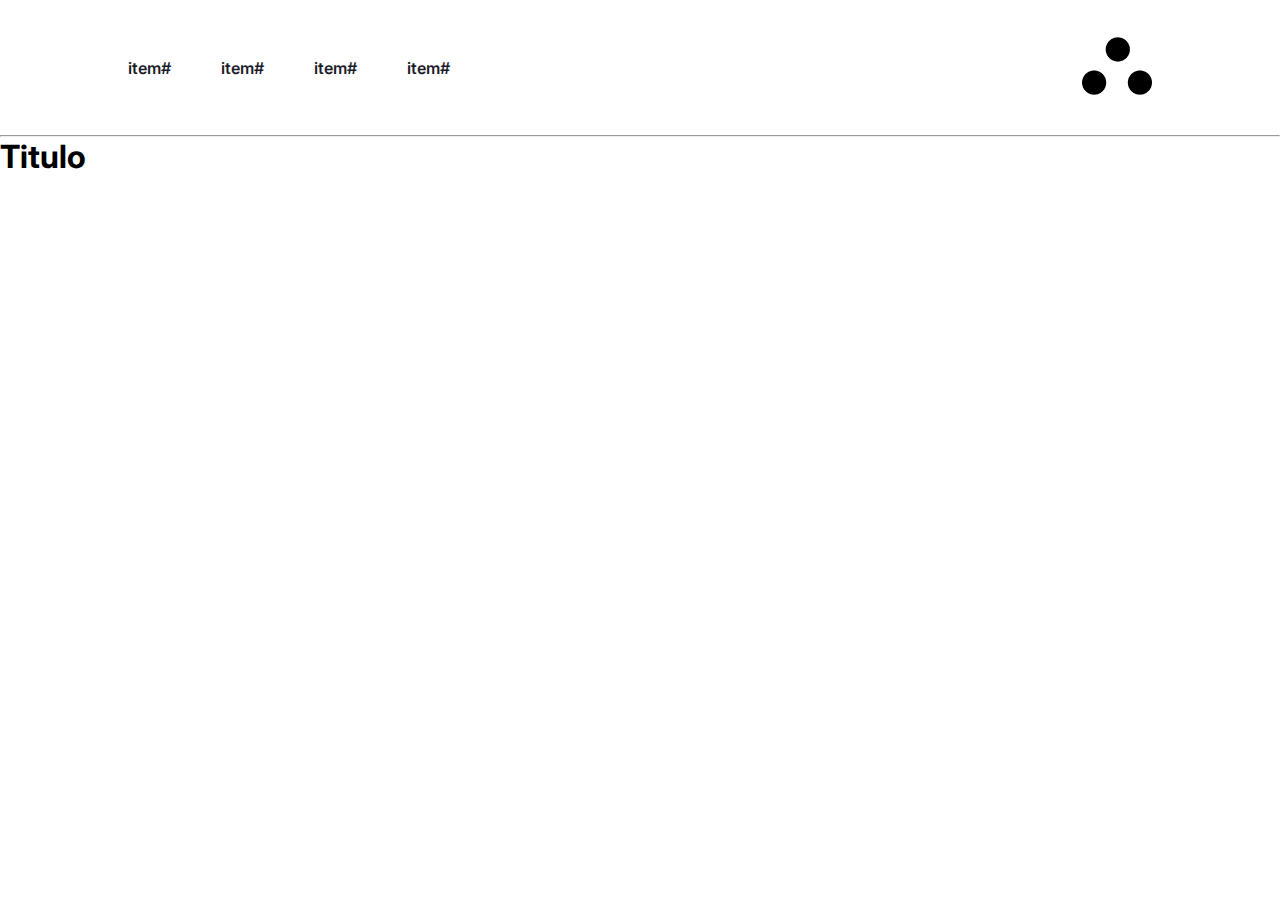
==== index.html @ a5093fea "header/navbar" ====
<!DOCTYPE html>
<html lang="es">

<head>
    <meta charset="UTF-8">
    <meta name="viewport" content="width=device-width, initial-scale=1.0">
    <link href="https://fonts.googleapis.com/css2?family=Inter&display=swap" rel="stylesheet">
    <link rel="stylesheet" href="style.css">
    <title>Trinity</title>
</head>

<body>
    <header class="header">
        <nav class="nav">
            <ul class="navbar-list">
                <li><a href="#"> item# </a></li>
                <li><a href="#">item#</a></li>
                <li><a href="#">item#</a></li>
                <li><a href="#">item#</a></li>
            </ul>

        </nav>
        <div class="logo">
            <img src="assets/img/logo.png" alt="logo trinity">
        </div>

    </header>
    <hr>
    <main>
        <section id="hero">
            <div class="title-info">
                <h1>Titulo</h1>
                <span></span>
            </div>
            <div class="imagen"></div>
        </section>
    </main>

</body>

</html>
---- style.css ----
* {
  padding: 0;
  margin: 0;
  box-sizing: border-box;
  font-family: "Inter", sans-serif;
}
:root {
  color1 {
    color: #1c1c29;
  }
}
img {
  width: 70px;
  height: 70px;
  animation: girar 5s linear infinite;
  transition: all 0.5s ease;
}

@keyframes girar {
  0% {
    transform: rotate(-360deg);
  }
  100% {
    transform: rotate(0deg);
  }
}

header {
  display: flex;
  width: 100%;
  height: 15vh;

  justify-content: space-between;
  align-items: center;
  padding: 0 10vw;
}
.navbar-list {
  display: flex;
  list-style: none;
  gap: 50px;
}
.navbar-list a {
  color: #1c1c29;
  text-decoration: none;
  font-weight: 600;
  transition: all 1s ease;
}
.navbar-list a:hover {
  color: #fff;
}
.navbar-list li {
  transition: all 1s ease;
}
.navbar-list li:hover {
  background: #1c1c29;
  color: #fff;
  border-radius: 5px;
  padding: 0 10px;
}
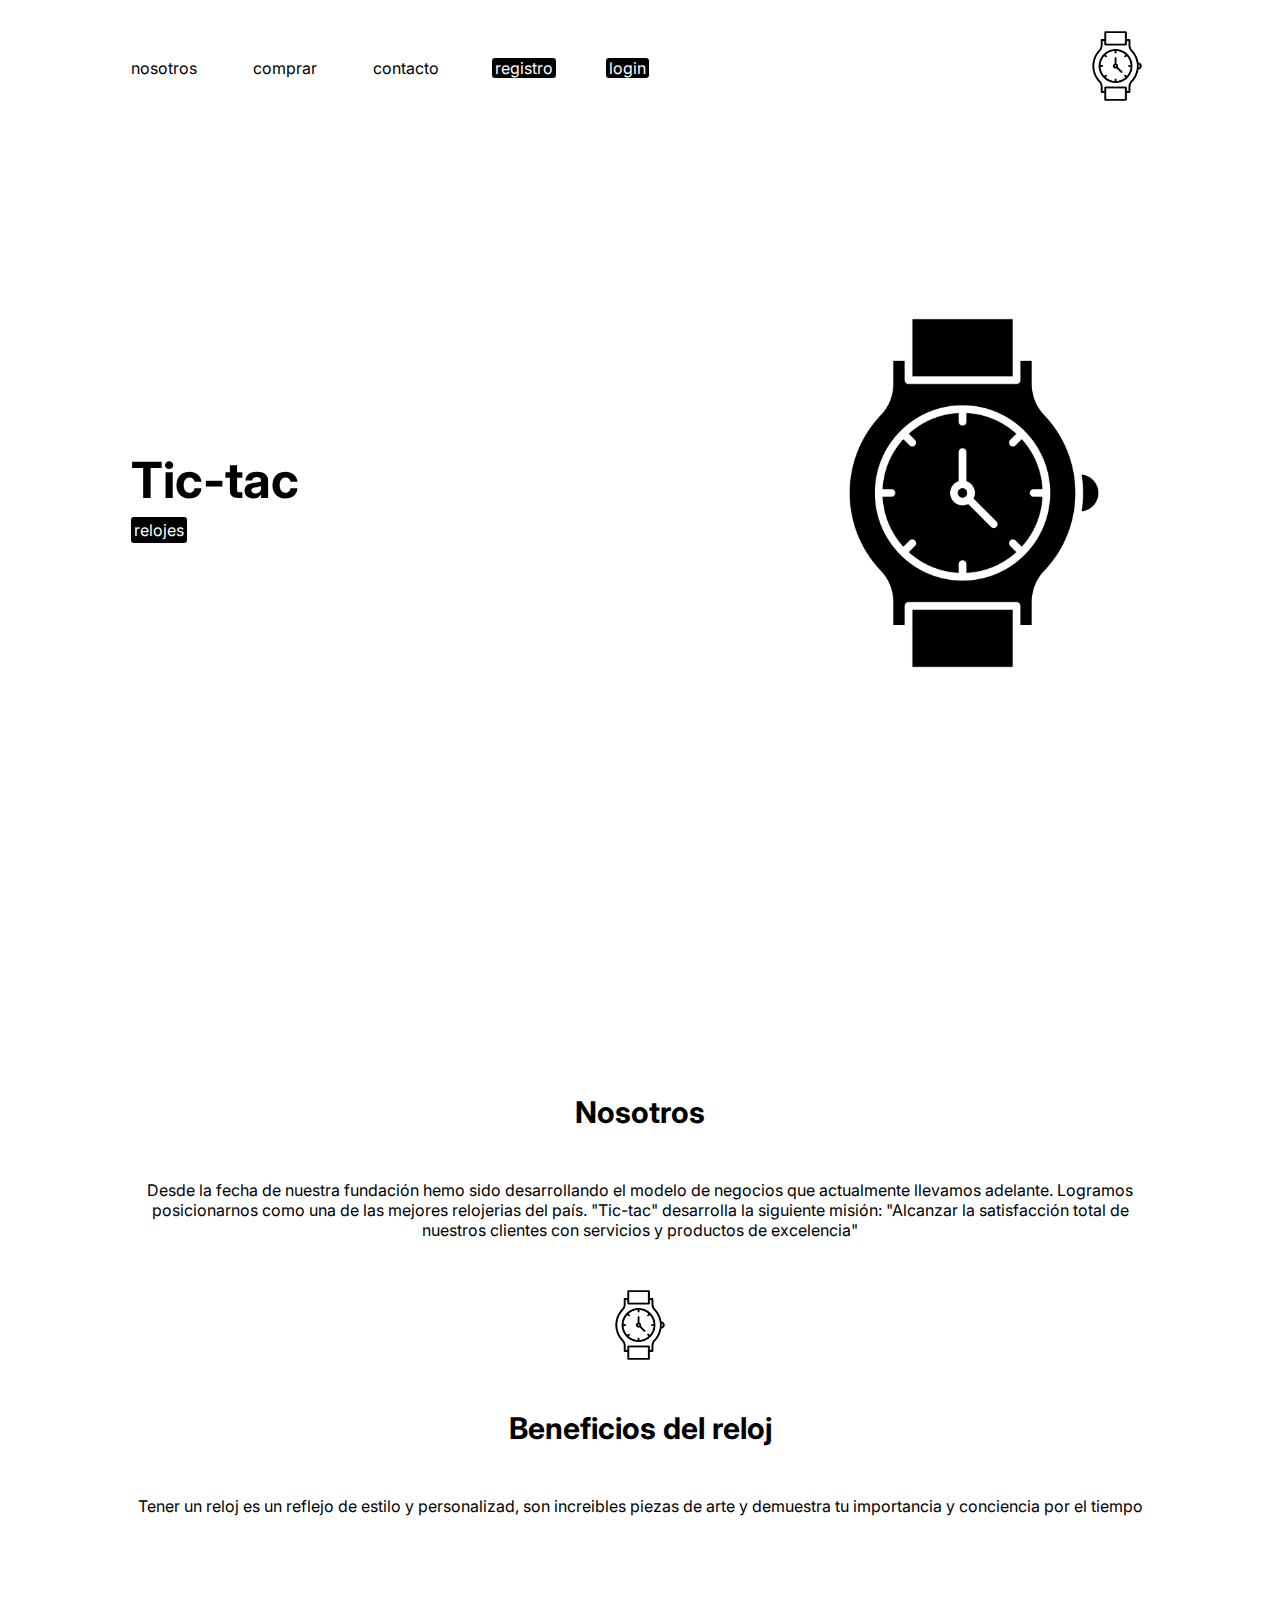
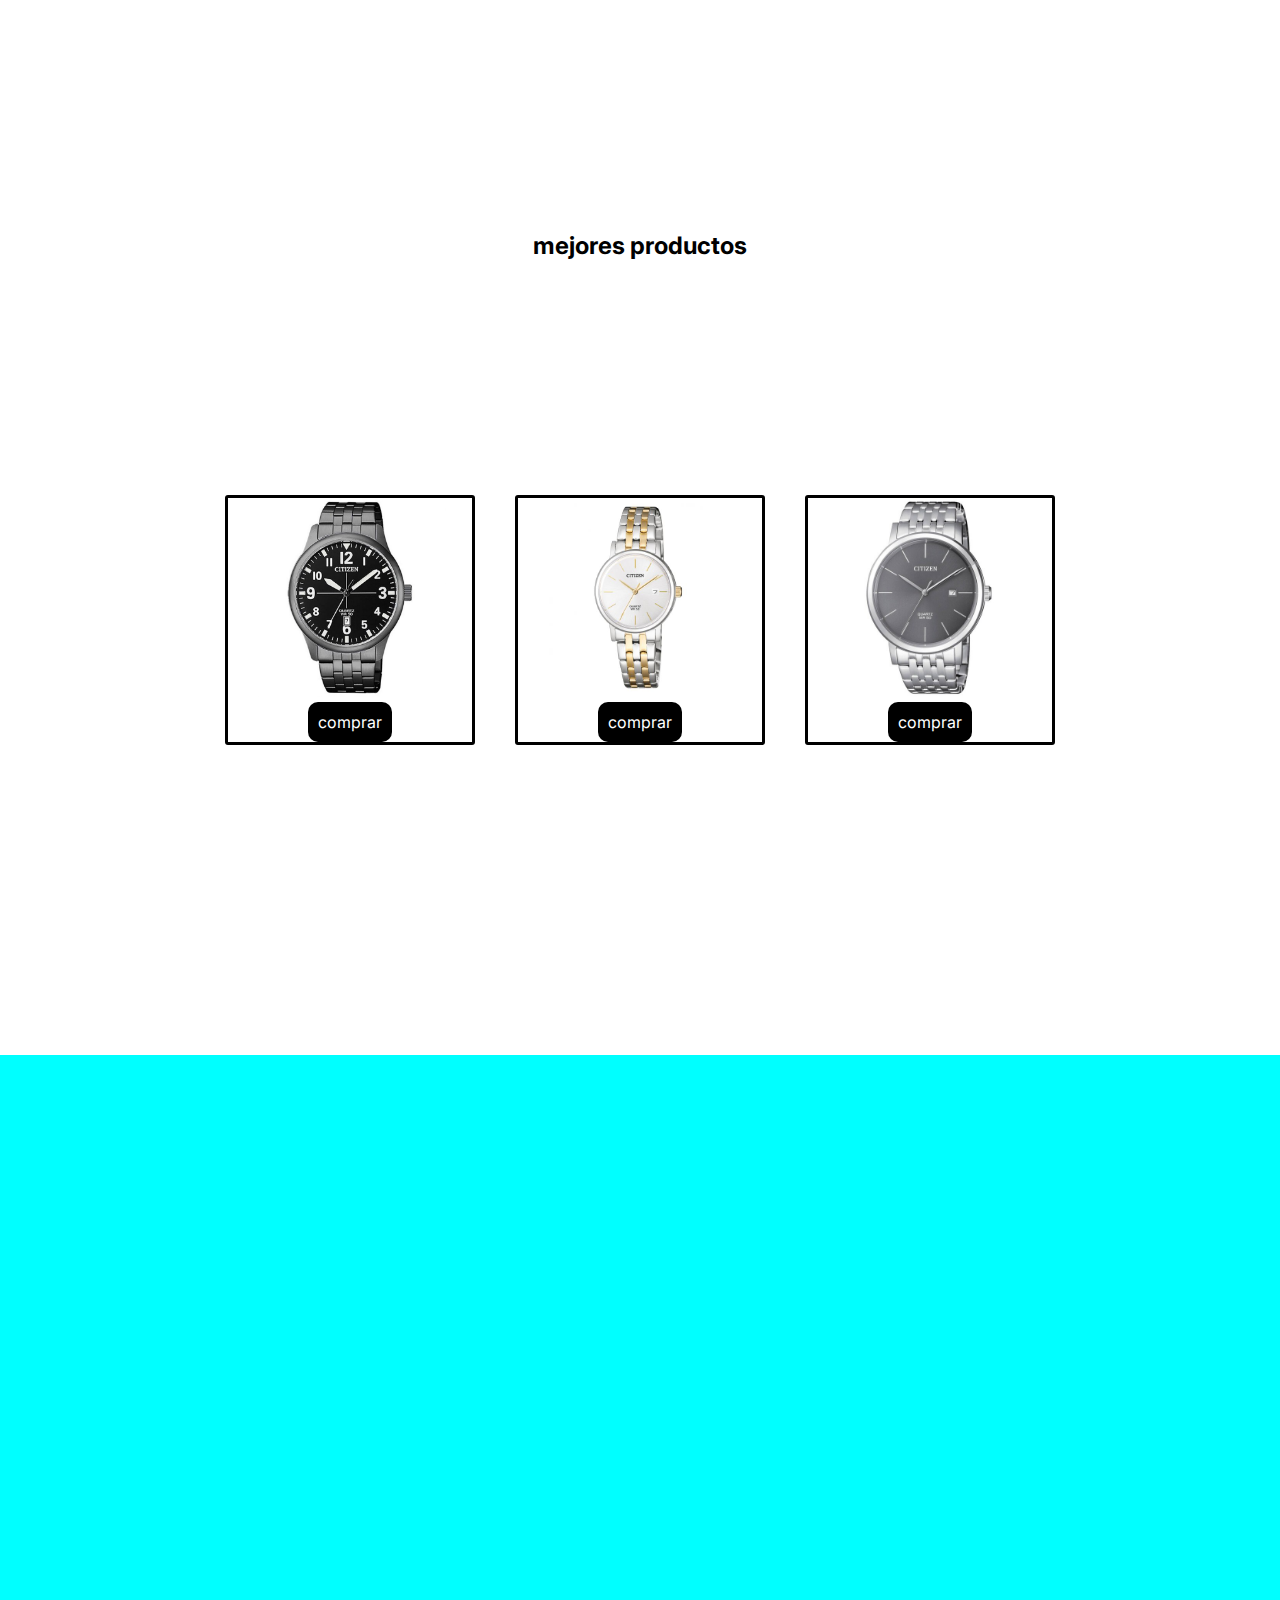
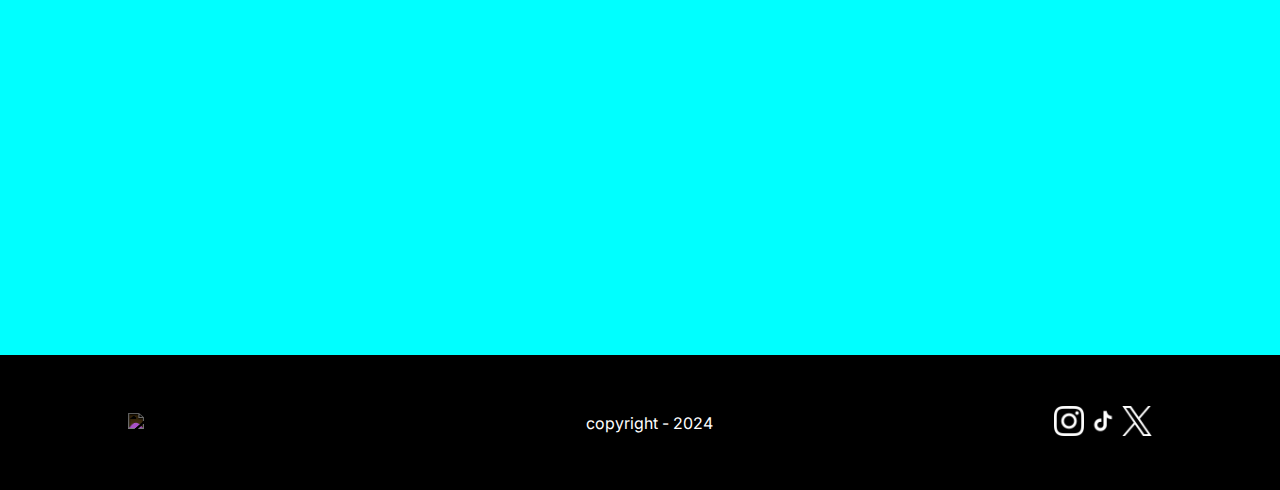
==== commit 5880d36b: "modificacion" ====
--- a/index.html
+++ b/index.html
@@ -6,35 +6,95 @@
     <meta name="viewport" content="width=device-width, initial-scale=1.0">
     <link href="https://fonts.googleapis.com/css2?family=Inter&display=swap" rel="stylesheet">
     <link rel="stylesheet" href="style.css">
-    <title>Trinity</title>
+    <title>Tic-tac</title>
 </head>
 
 <body>
     <header class="header">
         <nav class="nav">
             <ul class="navbar-list">
-                <li><a href="#"> item# </a></li>
-                <li><a href="#">item#</a></li>
-                <li><a href="#">item#</a></li>
-                <li><a href="#">item#</a></li>
+                <li><a href="#nosotros">nosotros</a></li>
+
+                <li><a href="#comprar">comprar</a></li>
+                <li><a href="#contacto">contacto</a></li>
+                <li><a href="registro.html" id="registro">registro</a></li>
+                <li><a href="login.html" id="login">login</a></li>
             </ul>
 
         </nav>
         <div class="logo">
-            <img src="assets/img/logo.png" alt="logo trinity">
+            <img src="assets/img/reloj-logo.png" alt="logo trinity">
         </div>
 
     </header>
-    <hr>
+
     <main>
         <section id="hero">
             <div class="title-info">
-                <h1>Titulo</h1>
-                <span></span>
+                <h1>Tic-tac</h1>
+                <a href="#que-es">relojes</a>
             </div>
-            <div class="imagen"></div>
+            <div class=" imagen">
+                <img src="assets/img/reloj-hero.png" alt="logo">
+            </div>
         </section>
+        <section id="nosotros">
+            <h3>Nosotros</h3>
+            <p>Desde la fecha de nuestra fundación hemo sido desarrollando el
+                modelo de negocios que actualmente llevamos adelante.
+                Logramos posicionarnos como una de las mejores relojerias del país.
+                "Tic-tac" desarrolla la siguiente misión:
+                "Alcanzar la satisfacción total de nuestros clientes con servicios y productos de excelencia"
+            </p>
+            <img src="assets/img/reloj-logo.png" alt="reloj">
+            <h3>Beneficios del reloj</h3>
+            <p>Tener un reloj es un reflejo de estilo y personalizad, son increibles piezas de arte y demuestra tu
+                importancia y conciencia por el tiempo</p>
+        </section>
+
+
+        <section id="comprar">
+            <div class="comprar-info">
+                <h2>mejores productos</h2>
+
+            </div>
+            <div class="packs">
+                <div class="pack-info">
+                    <img src="assets/img/reloj2.jpg" alt="imagen de reloj">
+                    <a href="">comprar</a>
+                </div>
+                <div class="pack-info">
+                    <img src="assets/img/reloj3.jpg" alt="imagen de reloj 2">
+                    <a href="">comprar</a>
+                </div>
+                <div class="pack-info">
+                    <img src="assets/img/reloj1.jpg" alt="imagen de reloj 3">
+                    <a href="">comprar</a>
+                </div>
+            </div>
+
+        </section>
+
+        <section id="contacto">
+            <form action=""></form>
+
+        </section>
+
+
     </main>
+    <footer id="footer">
+
+        <div class="f-logo">
+            <img src="assets/img/gatologo.png" alt="logo de michi">
+        </div>
+        <div class="f-info">copyright - 2024</div>
+        <f-rrss>
+            <a href="" target="_blank"><img src="assets/img/instagram.png" alt="logo instagram"></a>
+            <a href="" target="_blank"><img src="assets/img/tik-tok.png" alt="logo tiktok"></a>
+            <a href="" target="_blank"><img src="assets/img/x.png" alt="logo de x"></a>
+        </f-rrss>
+
+    </footer>
 
 </body>
 
--- a/style.css
+++ b/style.css
@@ -4,25 +4,13 @@
   box-sizing: border-box;
   font-family: "Inter", sans-serif;
 }
-:root {
-  color1 {
-    color: #1c1c29;
-  }
+html {
+  scroll-behavior: smooth;
 }
 img {
   width: 70px;
   height: 70px;
-  animation: girar 5s linear infinite;
   transition: all 0.5s ease;
-}
-
-@keyframes girar {
-  0% {
-    transform: rotate(-360deg);
-  }
-  100% {
-    transform: rotate(0deg);
-  }
 }
 
 header {
@@ -39,21 +27,158 @@
   list-style: none;
   gap: 50px;
 }
-.navbar-list a {
-  color: #1c1c29;
+.navbar-list li a {
   text-decoration: none;
-  font-weight: 600;
+  color: #000;
+  padding: 0 3px;
+  border-radius: 3px;
+  transition: all 0.5s ease;
+}
+.navbar-list li a:hover {
+  color: #fff;
+  background: #000;
+}
+#login {
+  color: #fff;
+  background: #000;
+}
+#registro {
+  color: #fff;
+  background: #000;
+}
+
+#hero {
+  display: flex;
+  width: 100%;
+  height: 80vh;
+  justify-content: center;
+  align-items: center;
+  gap: 500px;
+}
+.imagen img {
+  width: 350px;
+  height: 350px;
+  animation: girar 10s linear infinite;
+}
+@keyframes girar {
+  0% {
+    transform: rotateY(-360deg);
+  }
+  100% {
+    transform: rotateY(0deg);
+  }
+}
+#hero h1 {
+  font-size: 50px;
+
+  margin-bottom: 10px;
+  border-radius: 3px;
+}
+#hero a {
+  text-decoration: none;
+  color: #fff;
+  background: #000;
+  padding: 3px;
+  border-radius: 3px;
   transition: all 1s ease;
 }
-.navbar-list a:hover {
+#hero a:hover {
+  background: #fff;
+  color: #000;
+  box-shadow: #000 0 2px 5px;
+}
+#nosotros {
+  display: flex;
+  width: 100%;
+  height: 100vh;
+  justify-content: center;
+  align-items: center;
+  flex-direction: column;
+  gap: 50px;
+  padding: 0 10%;
+}
+#nosotros p {
+  display: flex;
+  text-align: center;
+}
+#nosotros h3 {
+  font-size: 30px;
+}
+
+#comprar {
+  display: flex;
+  width: 100%;
+  height: 100vh;
+  justify-content: center;
+  flex-direction: column;
+}
+.comprar-info {
+  display: flex;
+
+  flex-direction: column;
+  text-align: center;
+}
+.pack-info {
+  display: flex;
+  width: 250px;
+  height: 250px;
+  justify-content: center;
+  flex-direction: column;
+  align-items: center;
+  margin-bottom: 20px;
+  text-align: center;
+  margin: 20px;
+  border: #000 3px solid;
+  border-radius: 3px;
+}
+.pack-info img {
+  width: 15vw;
+  height: 30vh;
+  border-radius: 3px;
+}
+.pack-info a {
+  text-decoration: none;
+  color: #fff;
+  background: #000;
+  padding: 10px;
+  margin-top: 5px;
+  border-radius: 10px;
+  transition: all 0.5s ease;
+}
+.pack-info a:hover {
+  background: #fff;
+  color: #000;
+  box-shadow: 0 3px 1px;
+}
+
+.packs {
+  display: flex;
+  width: 100%;
+  height: 80vh;
+  justify-content: center;
+  align-items: center;
+  text-align: center;
+}
+
+#contacto {
+  display: flex;
+  width: 100%;
+  height: 100vh;
+  background-color: aqua;
+}
+
+footer {
+  display: flex;
+  width: 100%;
+  height: 15vh;
+  background-color: #000;
+  justify-content: space-between;
+  align-items: center;
+  padding: 0 10vw;
   color: #fff;
 }
-.navbar-list li {
-  transition: all 1s ease;
+footer img {
+  width: 30px;
+  height: 30px;
+  filter: invert(1);
 }
-.navbar-list li:hover {
-  background: #1c1c29;
-  color: #fff;
-  border-radius: 5px;
-  padding: 0 10px;
-}
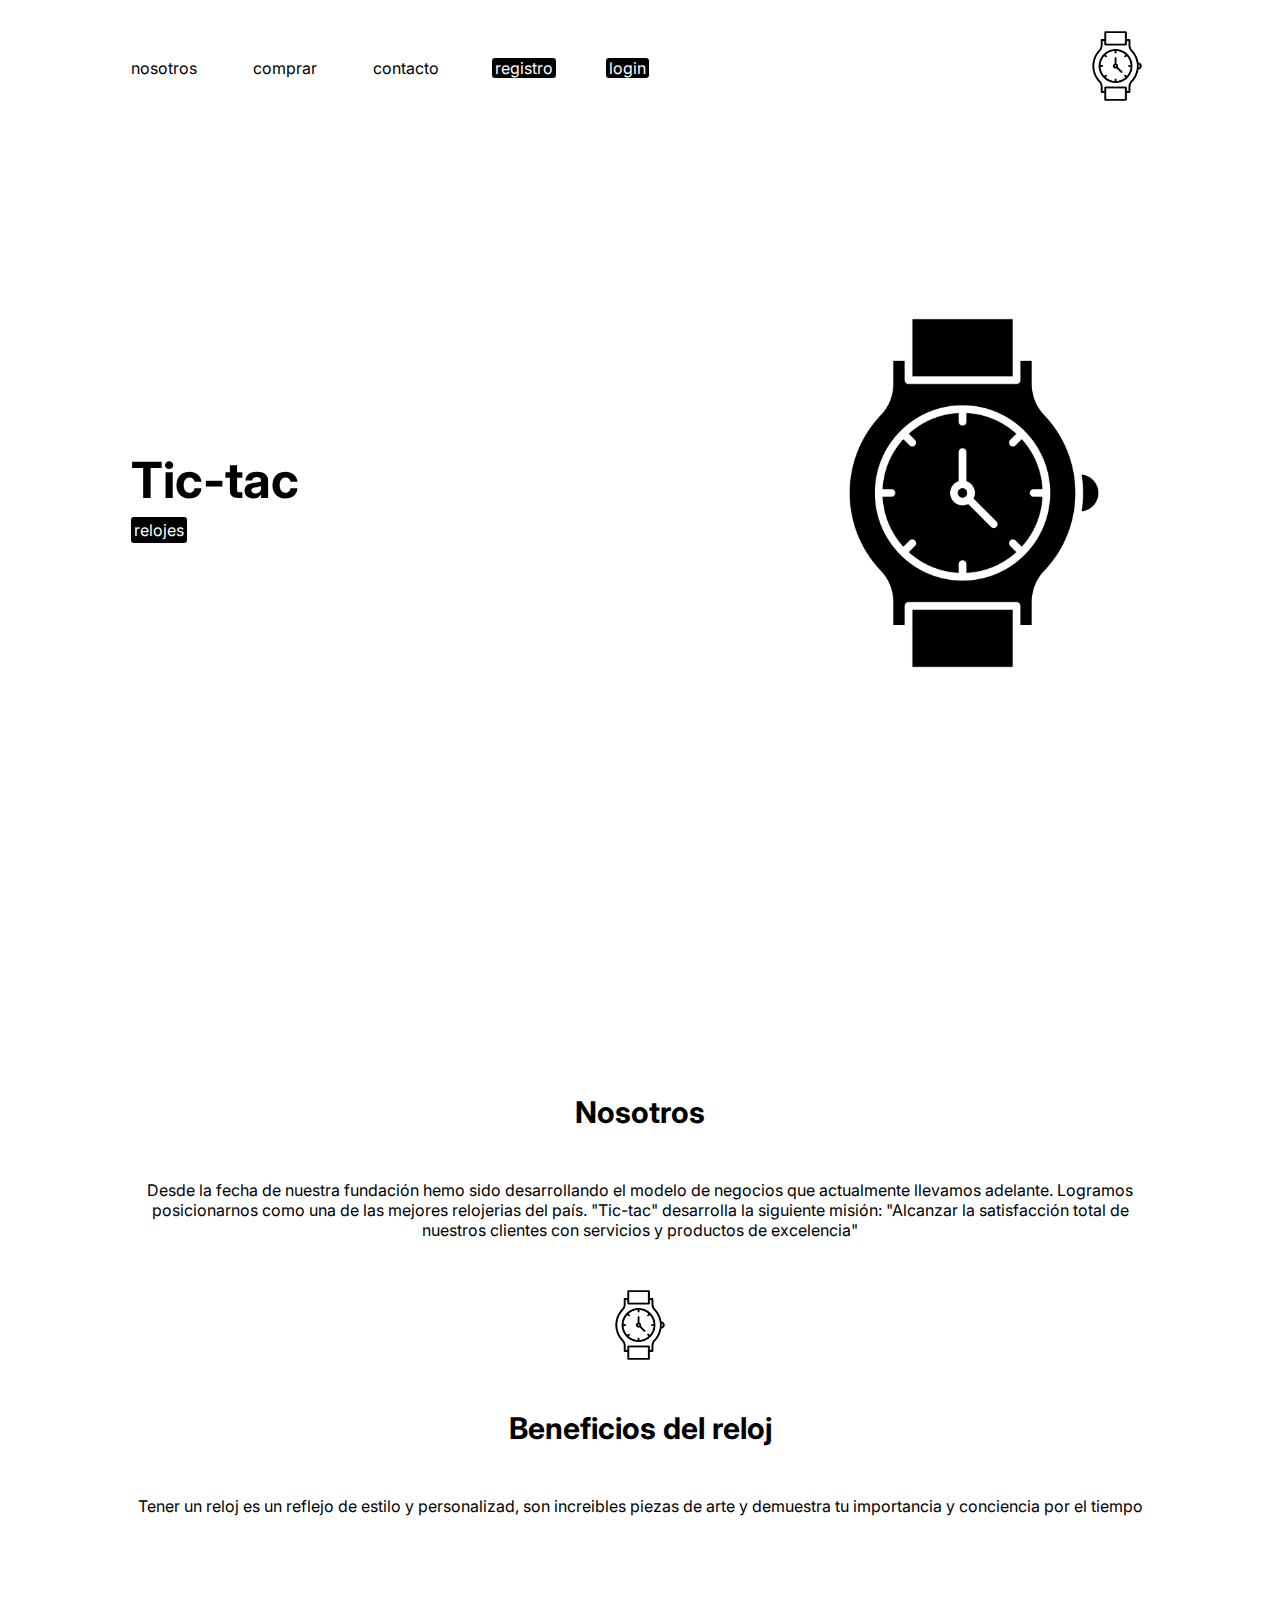
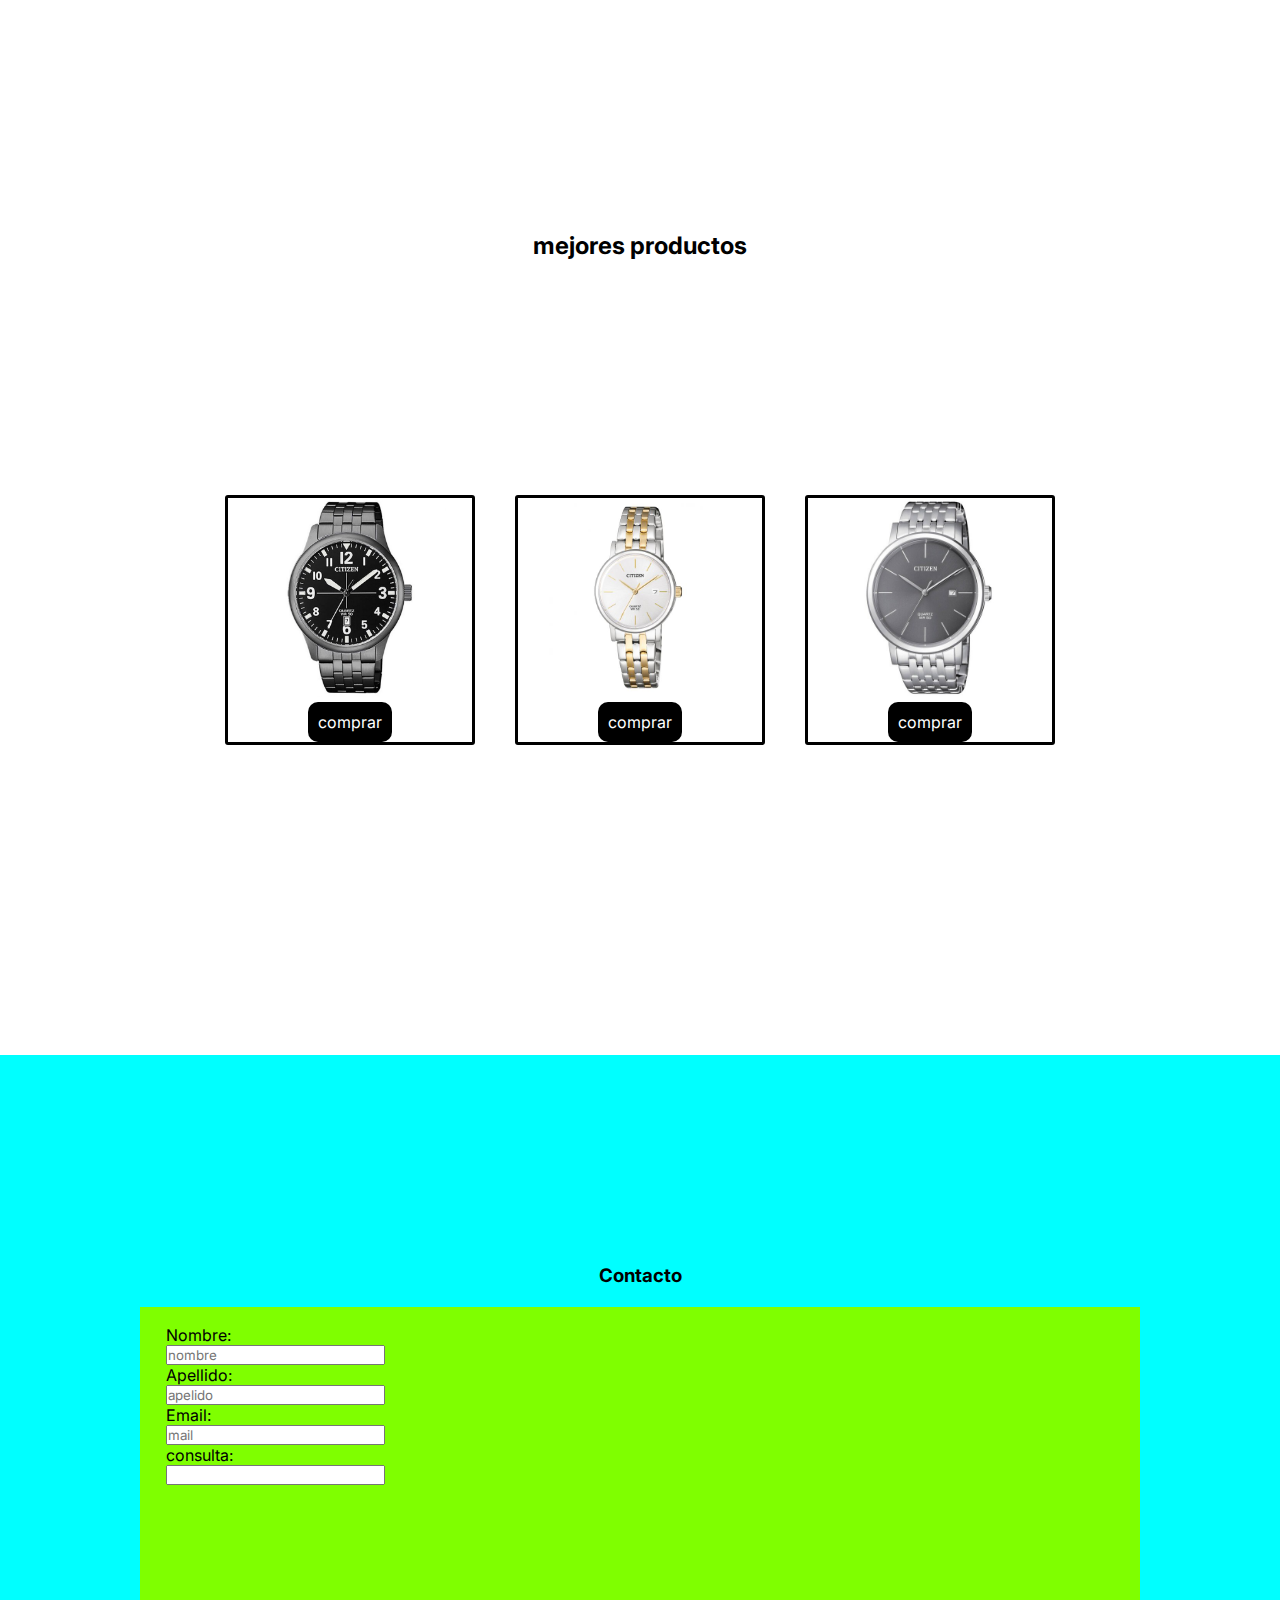
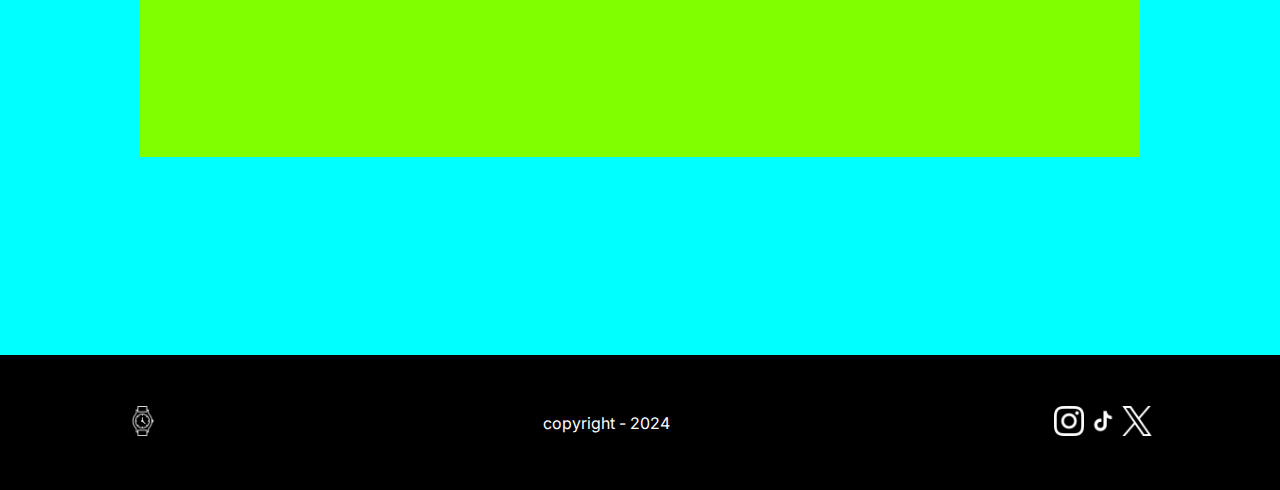
==== commit d541ba1a: "comprar responsive" ====
--- a/index.html
+++ b/index.html
@@ -32,7 +32,7 @@
         <section id="hero">
             <div class="title-info">
                 <h1>Tic-tac</h1>
-                <a href="#que-es">relojes</a>
+                <a href="#comprar">relojes</a>
             </div>
             <div class=" imagen">
                 <img src="assets/img/reloj-hero.png" alt="logo">
@@ -76,7 +76,29 @@
         </section>
 
         <section id="contacto">
-            <form action=""></form>
+            <div class="contacto-info">
+                <h3>Contacto</h3>
+            </div>
+            <form action="">
+                <div class="contacto-info">
+                    <label for="nombre">Nombre:</label>
+                    <input type="text" id="nombre" placeholder="nombre">
+                    <label for="appellido">Apellido:</label>
+                    <input type="text" placeholder="apelido" id="apellido">
+                    <label for="email">Email:</label>
+                    <input type="mail" id="email" placeholder="mail" required>
+                    <label for="consulta">consulta:</label>
+                    <input type="text" id="consulta">
+                </div>
+                <div class="contact">
+                    <iframe
+                        src="https://www.google.com/maps/embed?pb=!1m18!1m12!1m3!1d210147.47497308676!2d-58.59811205222635!3d-34.615430347191214!2m3!1f0!2f0!3f0!3m2!1i1024!2i768!4f13.1!3m3!1m2!1s0x95bcca3b4ef90cbd%3A0xa0b3812e88e88e87!2sBuenos%20Aires%2C%20CABA!5e0!3m2!1ses-419!2sar!4v1705627783167!5m2!1ses-419!2sar"
+                        width="400" height="350" style="border:0;" allowfullscreen="" loading="lazy"
+                        referrerpolicy="no-referrer-when-downgrade"></iframe>
+
+                </div>
+
+            </form>
 
         </section>
 
@@ -85,7 +107,7 @@
     <footer id="footer">
 
         <div class="f-logo">
-            <img src="assets/img/gatologo.png" alt="logo de michi">
+            <img src="assets/img/reloj-logo.png" alt="logo de michi">
         </div>
         <div class="f-info">copyright - 2024</div>
         <f-rrss>
--- a/style.css
+++ b/style.css
@@ -165,6 +165,24 @@
   width: 100%;
   height: 100vh;
   background-color: aqua;
+  justify-content: center;
+  align-items: center;
+  gap: 20px;
+  flex-direction: column;
+  padding-top: 10px;
+}
+
+form {
+  display: flex;
+  width: 1000px;
+  height: 450px;
+  justify-content: space-between;
+  background-color: chartreuse;
+  padding: 2vh 2vw;
+}
+form input {
+  display: flex;
+  flex-direction: column;
 }
 
 footer {
@@ -182,3 +200,16 @@
   height: 30px;
   filter: invert(1);
 }
+@media (max-width: 720px) {
+  #comprar img {
+    height: 90px;
+    width: 60px;
+  }
+  .pack-info {
+    height: 140px;
+    margin: 5px;
+  }
+  .pack-info a {
+    padding: 3px;
+  }
+}
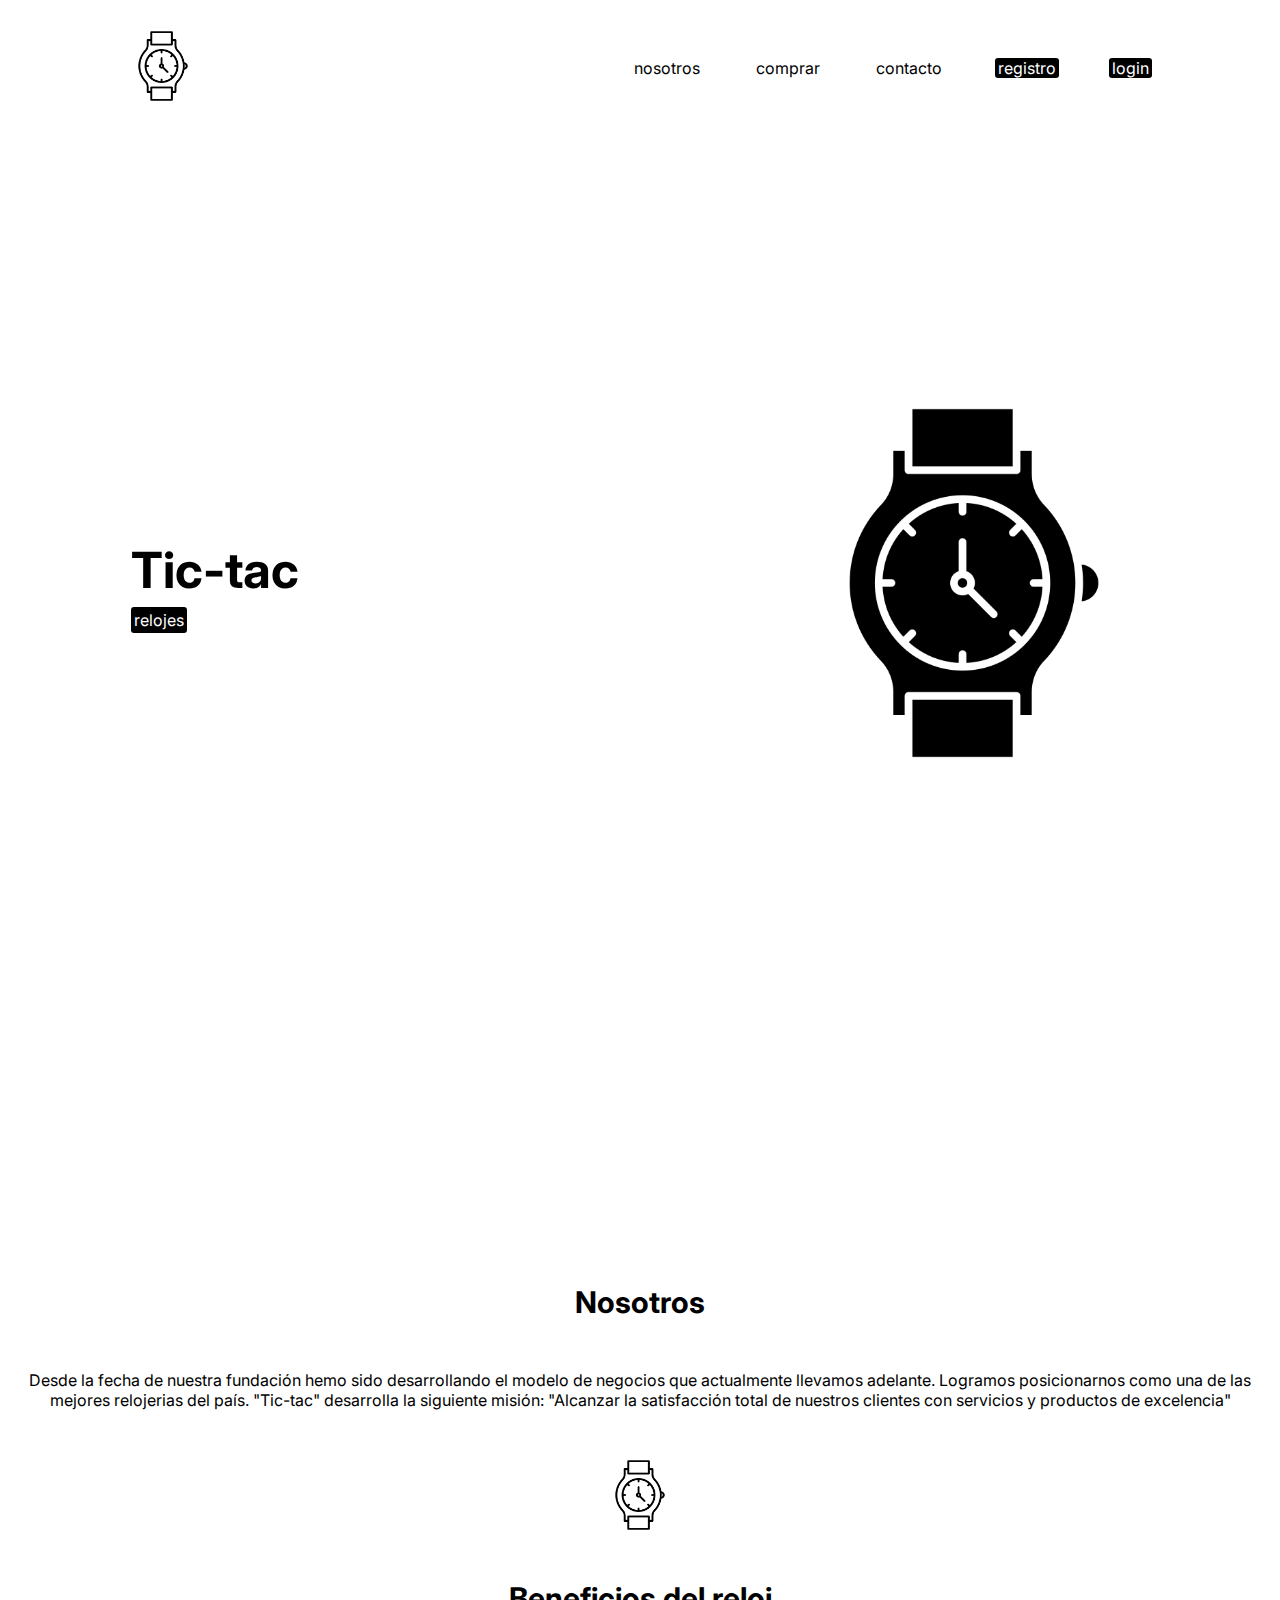
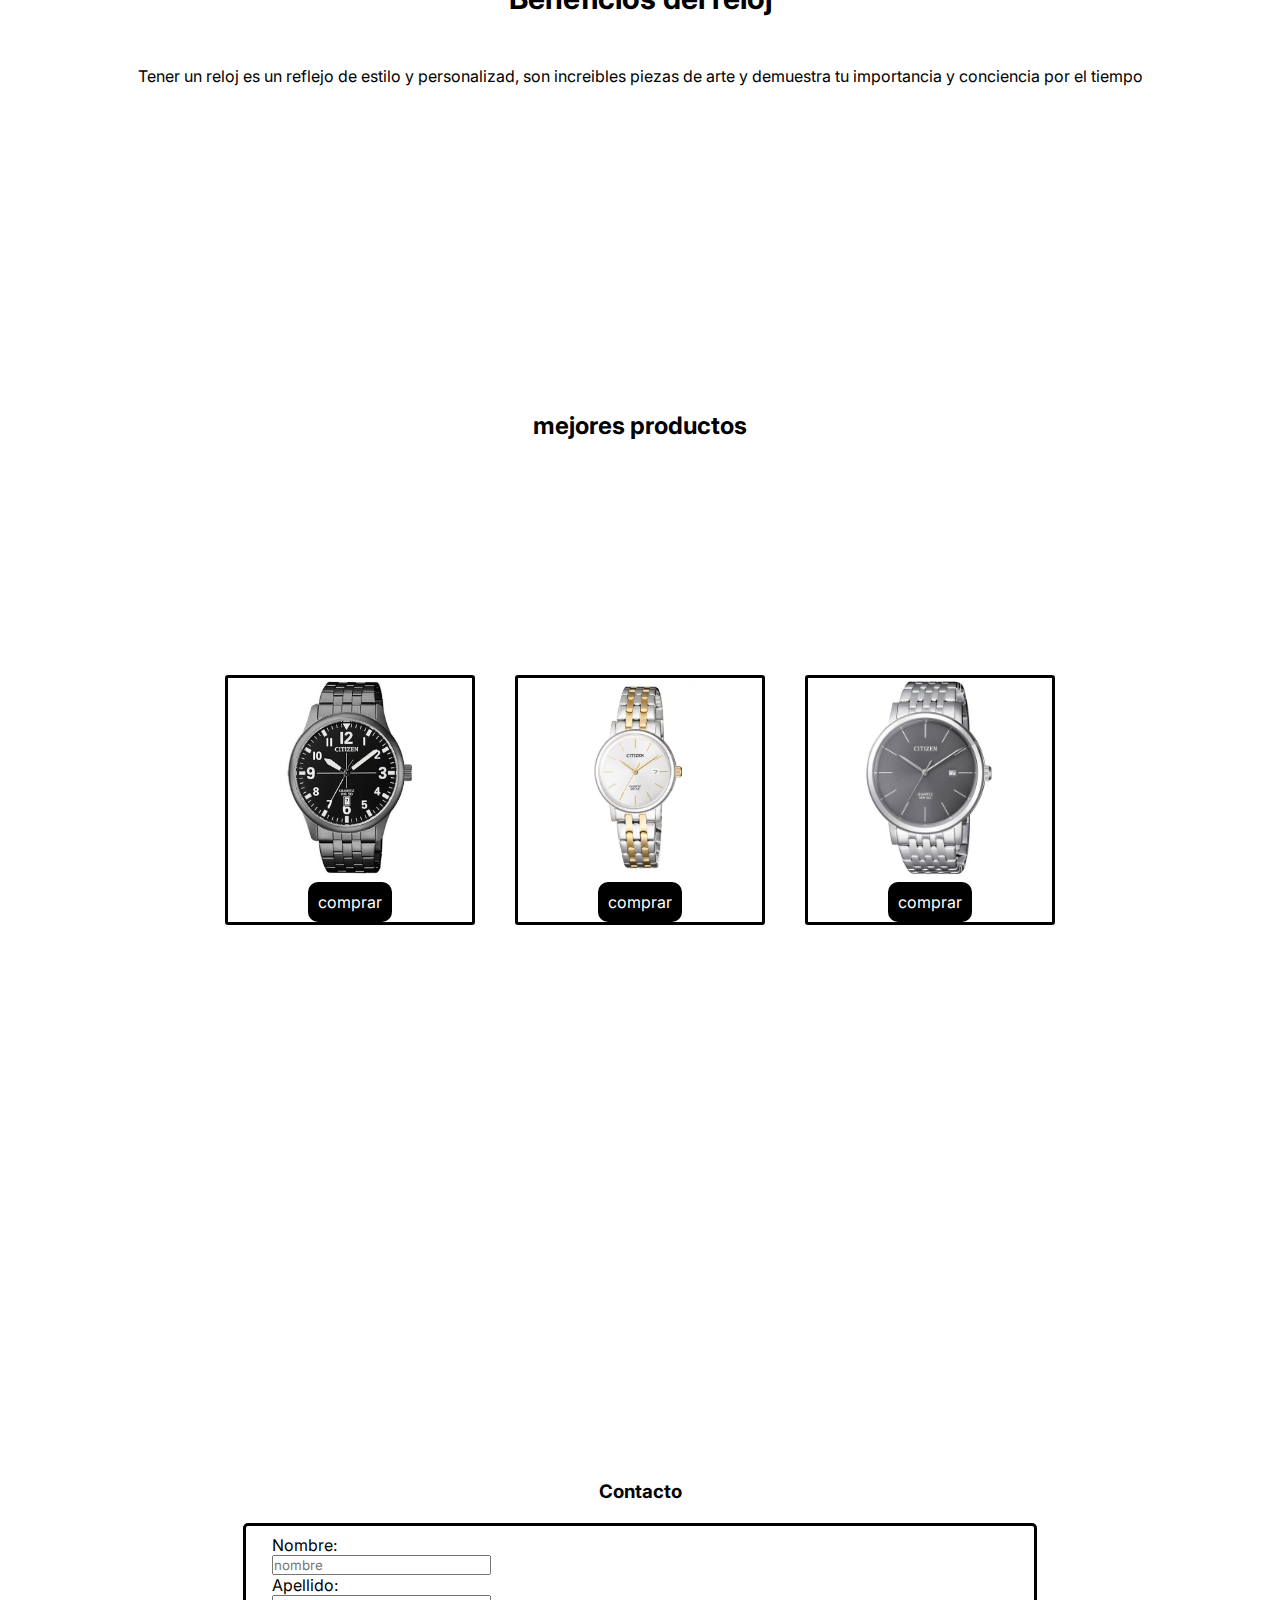
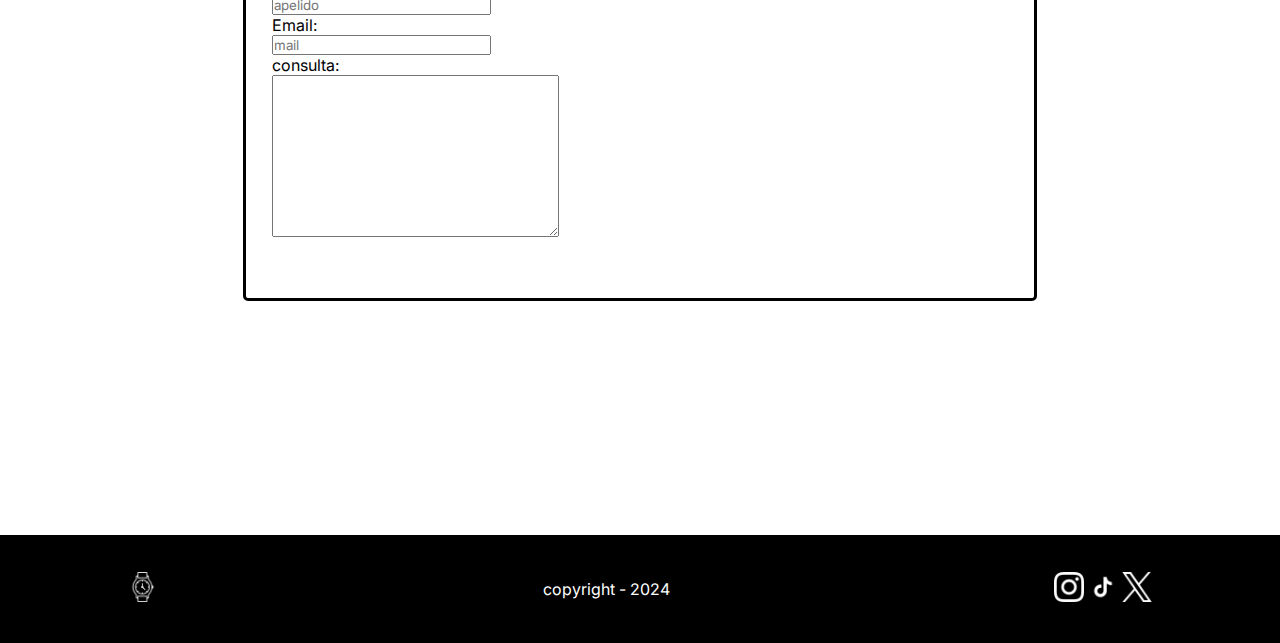
==== commit d14610de: "terminado" ====
--- a/index.html
+++ b/index.html
@@ -11,20 +11,29 @@
 
 <body>
     <header class="header">
+        <div class="logo">
+            <img src="assets/img/reloj-logo.png" alt="logo trinity">
+        </div>
+        <label for="toggle-menu">
+            <img src="assets/img/menu.png" id="menu" alt="menu hamburguesa">
+        </label>
+        <input type="checkbox" id="toggle-menu">
         <nav class="nav">
             <ul class="navbar-list">
                 <li><a href="#nosotros">nosotros</a></li>
 
                 <li><a href="#comprar">comprar</a></li>
                 <li><a href="#contacto">contacto</a></li>
+
+
+
+
                 <li><a href="registro.html" id="registro">registro</a></li>
                 <li><a href="login.html" id="login">login</a></li>
             </ul>
 
         </nav>
-        <div class="logo">
-            <img src="assets/img/reloj-logo.png" alt="logo trinity">
-        </div>
+
 
     </header>
 
@@ -87,8 +96,10 @@
                     <input type="text" placeholder="apelido" id="apellido">
                     <label for="email">Email:</label>
                     <input type="mail" id="email" placeholder="mail" required>
-                    <label for="consulta">consulta:</label>
-                    <input type="text" id="consulta">
+                    <div class="consul">
+                        <label for="consulta">consulta:</label>
+                        <textarea name="message" id="consulta" cols="30" rows="10"></textarea>
+                    </div>
                 </div>
                 <div class="contact">
                     <iframe
--- a/style.css
+++ b/style.css
@@ -26,6 +26,8 @@
   display: flex;
   list-style: none;
   gap: 50px;
+  justify-content: center;
+  align-items: center;
 }
 .navbar-list li a {
   text-decoration: none;
@@ -38,6 +40,15 @@
   color: #fff;
   background: #000;
 }
+#menu {
+  width: 36px;
+  height: 36px;
+  cursor: pointer;
+  display: none;
+}
+#toggle-menu {
+  display: none;
+}
 #login {
   color: #fff;
   background: #000;
@@ -46,11 +57,39 @@
   color: #fff;
   background: #000;
 }
+@media (max-width: 992px) {
+  #menu {
+    display: block;
+  }
+  .header {
+    padding: 0px 40px;
+    justify-content: space-between;
+  }
+  .nav {
+    position: absolute;
+    top: 100px;
+    right: 0px;
+    width: 100%;
+    height: 100vh;
+    background-color: rgba(255, 0, 0, 0.109);
+    transform: translate(200%);
+    transition: all 0.5 linear;
+    z-index: 2;
+  }
+  .navbar-list {
+    padding-top: 10vh;
+    flex-direction: column;
+  }
+  #toggle-menu:checked + .nav {
+    transform: translate(0%);
+    transition: all 0.5s linear;
+  }
+}
 
 #hero {
   display: flex;
   width: 100%;
-  height: 80vh;
+  height: 100vh;
   justify-content: center;
   align-items: center;
   gap: 500px;
@@ -95,7 +134,6 @@
   align-items: center;
   flex-direction: column;
   gap: 50px;
-  padding: 0 10%;
 }
 #nosotros p {
   display: flex;
@@ -164,7 +202,7 @@
   display: flex;
   width: 100%;
   height: 100vh;
-  background-color: aqua;
+
   justify-content: center;
   align-items: center;
   gap: 20px;
@@ -174,21 +212,26 @@
 
 form {
   display: flex;
-  width: 1000px;
-  height: 450px;
+  width: auto;
+  height: auto;
   justify-content: space-between;
-  background-color: chartreuse;
-  padding: 2vh 2vw;
+  border: #000 3px solid;
+  border-radius: 5px;
+  padding: 1vh 2vw;
+  gap: 50px;
 }
 form input {
   display: flex;
   flex-direction: column;
 }
-
+.consul {
+  display: flex;
+  flex-direction: column;
+}
 footer {
   display: flex;
   width: 100%;
-  height: 15vh;
+  height: 12vh;
   background-color: #000;
   justify-content: space-between;
   align-items: center;
@@ -212,4 +255,24 @@
   .pack-info a {
     padding: 3px;
   }
-}
+  form {
+    width: 300px;
+    flex-direction: column;
+    justify-content: center;
+    align-items: center;
+    gap: 20px;
+  }
+  iframe {
+    width: 250px;
+    height: 200px;
+  }
+}
+@media (max-width: 1040px) {
+  .title-info {
+    display: none;
+  }
+  #hero {
+    height: 100vh;
+    margin-bottom: 10px;
+  }
+}
